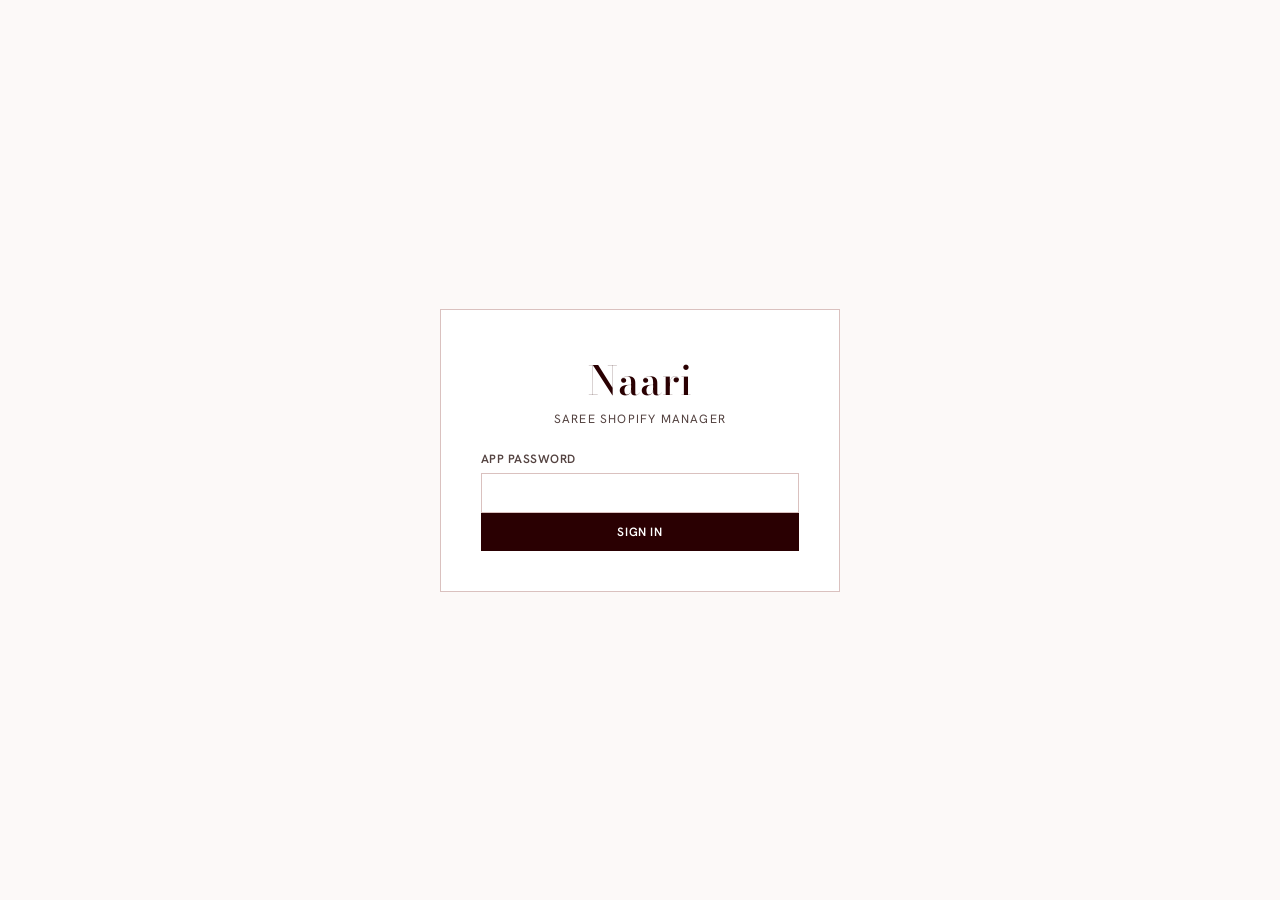
==== login.html @ 52572b17 "Add files via upload" ====
<!DOCTYPE html>
<html lang="en">
<head>
  <meta charset="UTF-8">
  <meta name="viewport" content="width=device-width, initial-scale=1.0">
  <title>Naari Saree Manager — Login</title>
  <link rel="preconnect" href="https://fonts.googleapis.com">
  <link rel="preconnect" href="https://fonts.gstatic.com" crossorigin>
  <link href="https://fonts.googleapis.com/css2?family=Bodoni+Moda:ital,opsz,wght@0,6..96,400..900;1,6..96,400..900&family=Hanken+Grotesk:ital,wght@0,100..900;1,100..900&display=swap" rel="stylesheet">
  <link rel="stylesheet" href="style.css">
</head>
<body class="login-page">
  <div class="login-card">
    <h1 class="login-title">Naari</h1>
    <p class="login-subtitle">Saree Shopify Manager</p>
    <form id="login-form">
      <label class="field-label" for="password">App password</label>
      <input type="password" id="password" class="field-input" autocomplete="current-password" required>
      <button type="submit" class="btn primary-btn full-width">Sign in</button>
    </form>
    <p id="login-error" class="error-text hidden"></p>
  </div>
  <script src="config.js"></script>
  <script src="login.js"></script>
</body>
</html>
---- style.css ----
:root {
  --surface: #fcf9f8;
  --on-surface: #1c1b1b;
  --on-surface-variant: #544341;
  --primary: #2a0002;
  --on-primary: #ffffff;
  --outline: #877270;
  --outline-variant: #dac1bf;
  --error: #ba1a1a;
  --error-container: #ffdad6;
  --success: #1b6b3a;
  --success-bg: #e8f5ec;
  --gutter: 24px;
}

* {
  margin: 0;
  padding: 0;
  box-sizing: border-box;
}

body {
  font-family: 'Hanken Grotesk', sans-serif;
  background: var(--surface);
  color: var(--on-surface);
  min-height: 100vh;
}

h1,
h2,
.brand-title,
.modal-title {
  font-family: 'Bodoni Moda', serif;
  font-weight: 500;
}

.hidden {
  display: none !important;
}

.app-header {
  position: sticky;
  top: 0;
  z-index: 100;
  background: rgba(252, 249, 248, 0.95);
  backdrop-filter: blur(8px);
  border-bottom: 1px solid var(--outline-variant);
}

.header-inner {
  max-width: 1400px;
  margin: 0 auto;
  padding: 16px var(--gutter);
  display: flex;
  justify-content: space-between;
  align-items: center;
  gap: 16px;
}

.brand-title {
  font-size: 28px;
  color: var(--primary);
  line-height: 1.1;
}

.brand-tagline {
  font-size: 12px;
  letter-spacing: 0.08em;
  text-transform: uppercase;
  color: var(--on-surface-variant);
}

.header-actions {
  display: flex;
  align-items: center;
  gap: 12px;
}

.status-pill {
  font-size: 12px;
  font-weight: 600;
  padding: 6px 12px;
  border-radius: 999px;
  background: #eee;
  color: var(--on-surface-variant);
}

.status-pill.ok {
  background: var(--success-bg);
  color: var(--success);
}

.status-pill.err {
  background: var(--error-container);
  color: var(--error);
}

.app-container {
  max-width: 1400px;
  margin: 0 auto;
  padding: 24px var(--gutter) 64px;
}

.tab-bar {
  display: flex;
  gap: 8px;
  margin-bottom: 24px;
  border-bottom: 1px solid var(--outline-variant);
  padding-bottom: 8px;
}

.tab-btn {
  background: none;
  border: none;
  padding: 10px 18px;
  font-family: inherit;
  font-size: 13px;
  font-weight: 600;
  letter-spacing: 0.04em;
  text-transform: uppercase;
  color: var(--on-surface-variant);
  cursor: pointer;
  border-bottom: 2px solid transparent;
  margin-bottom: -9px;
}

.tab-btn.active {
  color: var(--primary);
  border-bottom-color: var(--primary);
}

.btn {
  border: 1px solid var(--outline);
  background: white;
  color: var(--primary);
  padding: 10px 18px;
  font-family: inherit;
  font-size: 12px;
  font-weight: 600;
  letter-spacing: 0.05em;
  text-transform: uppercase;
  cursor: pointer;
  transition: background 0.15s;
}

.btn:hover {
  background: #f5f0ef;
}

.primary-btn {
  background: var(--primary);
  color: var(--on-primary);
  border-color: var(--primary);
}

.primary-btn:hover {
  background: #4a0e0e;
}

.danger-btn {
  background: var(--error-container);
  color: var(--error);
  border-color: var(--error);
}

.sync-btn {
  white-space: nowrap;
}

.full-width {
  width: 100%;
}

.field-label {
  display: block;
  font-size: 12px;
  font-weight: 600;
  letter-spacing: 0.04em;
  text-transform: uppercase;
  color: var(--on-surface-variant);
  margin: 16px 0 6px;
}

.field-input {
  width: 100%;
  padding: 10px 12px;
  border: 1px solid var(--outline-variant);
  background: white;
  font-family: inherit;
  font-size: 14px;
  color: var(--on-surface);
}

.field-input:focus {
  outline: 2px solid var(--outline-variant);
  outline-offset: 1px;
}

.textarea {
  resize: vertical;
  min-height: 80px;
}

.toolbar {
  display: flex;
  flex-wrap: wrap;
  gap: 12px;
  align-items: center;
  margin-bottom: 20px;
}

.toolbar .field-input {
  max-width: 280px;
}

.meta-note {
  font-size: 13px;
  color: var(--on-surface-variant);
}

.products-grid {
  display: grid;
  grid-template-columns: repeat(auto-fill, minmax(260px, 1fr));
  gap: 16px;
}

.product-card {
  border: 1px solid var(--outline-variant);
  background: white;
  display: flex;
  flex-direction: column;
  overflow: hidden;
}

.product-card-img {
  aspect-ratio: 3/4;
  object-fit: cover;
  width: 100%;
  background: #f0eded;
}

.product-card-body {
  padding: 14px;
  flex: 1;
  display: flex;
  flex-direction: column;
  gap: 6px;
}

.product-card-title {
  font-family: 'Bodoni Moda', serif;
  font-size: 18px;
  line-height: 1.3;
}

.product-card-meta {
  font-size: 12px;
  color: var(--on-surface-variant);
}

.product-card-sku {
  font-weight: 700;
  color: var(--primary);
  font-size: 13px;
}

.status-badge {
  display: inline-block;
  font-size: 10px;
  font-weight: 700;
  letter-spacing: 0.06em;
  text-transform: uppercase;
  padding: 3px 8px;
  border-radius: 4px;
}

.status-badge.active {
  background: var(--success-bg);
  color: var(--success);
}

.status-badge.draft {
  background: #f0eded;
  color: var(--on-surface-variant);
}

.status-badge.archived {
  background: var(--error-container);
  color: var(--error);
}

.product-card-actions {
  display: flex;
  gap: 8px;
  margin-top: auto;
  padding-top: 10px;
}

.product-card-actions .btn {
  flex: 1;
  padding: 8px;
  font-size: 11px;
}

.inventory-inline {
  display: flex;
  gap: 6px;
  align-items: center;
}

.inventory-inline input {
  width: 70px;
  padding: 6px 8px;
  border: 1px solid var(--outline-variant);
  font-size: 13px;
}

.form-grid {
  display: grid;
  grid-template-columns: 1fr 340px;
  gap: 24px;
}

.form-main,
.form-side {
  display: flex;
  flex-direction: column;
  gap: 24px;
}

.form-card {
  background: white;
  border: 1px solid var(--outline-variant);
  border-radius: 0;
  padding: 24px;
  display: flex;
  flex-direction: column;
}

.form-card .field-label:first-of-type {
  margin-top: 0;
}

.card-title {
  font-family: 'Bodoni Moda', serif;
  font-size: 20px;
  color: var(--primary);
  margin-bottom: 20px;
  padding-bottom: 12px;
  border-bottom: 1px solid var(--outline-variant);
}

.form-actions {
  margin-top: 32px;
  display: flex;
  justify-content: flex-end;
}

.large-submit {
  padding: 16px 40px;
  font-size: 14px;
  letter-spacing: 0.08em;
}

@media (max-width: 900px) {
  .form-grid {
    grid-template-columns: 1fr;
    gap: 16px;
  }

  .form-main,
  .form-side {
    gap: 16px;
  }

  .large-submit {
    width: 100%;
  }
}

.sku-row {
  display: flex;
  align-items: center;
  gap: 12px;
}

.sku-row .field-input {
  flex: 1;
}

.sku-status {
  font-size: 12px;
  font-weight: 600;
  white-space: nowrap;
}

.sku-status.available {
  color: var(--success);
}

.sku-status.taken {
  color: var(--error);
}

.sku-status.checking {
  color: var(--on-surface-variant);
}

.checkbox-list {
  display: flex;
  flex-direction: column;
  gap: 8px;
  max-height: 180px;
  overflow-y: auto;
  padding: 8px;
  border: 1px solid var(--outline-variant);
  background: white;
}

.checkbox-list label {
  display: flex;
  align-items: center;
  gap: 8px;
  font-size: 13px;
  cursor: pointer;
}

.collections-board-vertical {
  display: grid;
  grid-template-columns: 1fr 1fr;
  gap: 32px;
  align-items: start;
}

@media (max-width: 900px) {
  .collections-board-vertical {
    grid-template-columns: 1fr;
  }
}

.board-container-vertical {
  display: flex;
  flex-direction: column;
  gap: 16px;
}

.board-column {
  background: white;
  border: 1px solid var(--outline-variant);
  display: flex;
  flex-direction: column;
}

.board-column-header {
  padding: 12px 14px;
  border-bottom: 1px solid var(--outline-variant);
  font-family: 'Bodoni Moda', serif;
  font-size: 16px;
  background: #f6f3f2;
  display: flex;
  justify-content: space-between;
  align-items: center;
}

.board-column-count {
  font-size: 11px;
  color: var(--on-surface-variant);
  font-family: 'Hanken Grotesk', sans-serif;
}

.board-column-list {
  padding: 8px;
  min-height: 80px;
  display: grid;
  grid-template-columns: repeat(auto-fill, minmax(180px, 1fr));
  gap: 8px;
}

.board-card {
  padding: 10px;
  border: 1px solid var(--outline-variant);
  background: white;
  cursor: grab;
  font-size: 13px;
  text-align: center;
}

.board-card:active {
  cursor: grabbing;
}

.board-card-sku {
  font-weight: 700;
  color: var(--primary);
  font-size: 12px;
  margin-top: 4px;
}

.board-card-img {
  width: 100%;
  aspect-ratio: 1;
  object-fit: cover;
  margin-bottom: 6px;
  background: #f0eded;
}

.sortable-ghost {
  opacity: 0.4;
}

.smart-collections {
  margin-top: 24px;
  padding: 16px;
  border: 1px solid var(--outline-variant);
  background: #faf8f7;
}

.smart-collections h3 {
  font-family: 'Bodoni Moda', serif;
  margin-bottom: 8px;
}

.smart-collections ul {
  list-style: none;
  display: flex;
  flex-wrap: wrap;
  gap: 8px;
}

.smart-collections li {
  font-size: 13px;
  padding: 6px 12px;
  background: white;
  border: 1px solid var(--outline-variant);
}

.modal {
  position: fixed;
  inset: 0;
  z-index: 200;
  display: flex;
  align-items: center;
  justify-content: center;
  padding: 24px;
}

.modal-overlay {
  position: absolute;
  inset: 0;
  background: rgba(42, 0, 2, 0.4);
  backdrop-filter: blur(8px);
  -webkit-backdrop-filter: blur(8px);
}

.modal-content {
  position: relative;
  background: white;
  max-width: 560px;
  width: 100%;
  max-height: 90vh;
  overflow-y: auto;
  padding: 32px;
  border: 1px solid var(--outline-variant);
  box-shadow: 0 20px 48px rgba(42, 0, 2, 0.16);
}

.modal-close {
  position: absolute;
  top: 12px;
  right: 16px;
  background: none;
  border: none;
  font-size: 28px;
  cursor: pointer;
  color: var(--on-surface-variant);
}

.modal-title {
  margin-bottom: 8px;
  font-size: 24px;
}

.form-row {
  display: grid;
  grid-template-columns: 1fr 1fr;
  gap: 16px;
}

.modal-actions {
  display: flex;
  justify-content: space-between;
  gap: 12px;
  margin-top: 24px;
}

.toast {
  position: fixed;
  bottom: 24px;
  right: 24px;
  z-index: 300;
  padding: 14px 20px;
  background: var(--primary);
  color: white;
  font-size: 14px;
  max-width: 360px;
  box-shadow: 0 8px 24px rgba(42, 0, 2, 0.2);
}

.toast.error {
  background: var(--error);
}

.login-page {
  display: flex;
  align-items: center;
  justify-content: center;
  min-height: 100vh;
  background: var(--surface);
}

.login-card {
  width: 100%;
  max-width: 400px;
  padding: 40px;
  background: white;
  border: 1px solid var(--outline-variant);
}

.login-title {
  font-family: 'Bodoni Moda', serif;
  font-size: 40px;
  color: var(--primary);
  text-align: center;
}

.login-subtitle {
  text-align: center;
  font-size: 12px;
  letter-spacing: 0.1em;
  text-transform: uppercase;
  color: var(--on-surface-variant);
  margin-bottom: 24px;
}

.error-text {
  color: var(--error);
  font-size: 13px;
  margin-top: 12px;
}

/* Reference Variant Styling */
.variants-panel {
  border: 1px solid var(--outline-variant);
  background: var(--surface);
  padding: 16px;
  display: flex;
  flex-direction: column;
  gap: 12px;
  margin-top: 16px;
}

.variant-row {
  display: flex;
  flex-direction: column;
  gap: 12px;
  padding: 12px;
  background: white;
  border: 1px solid var(--outline-variant);
}

.variant-fields-meta {
  display: grid;
  grid-template-columns: repeat(3, 1fr) auto;
  gap: 12px;
  align-items: end;
}

.variant-field {
  display: flex;
  flex-direction: column;
  gap: 4px;
  min-width: 0;
}

.variant-field-label {
  font-size: 11px;
  font-weight: 600;
  text-transform: uppercase;
  color: var(--outline);
}

.remove-btn {
  background: transparent;
  border: 1px solid var(--outline-variant);
  color: var(--error);
  padding: 8px 12px;
  cursor: pointer;
  font-size: 14px;
  display: flex;
  align-items: center;
  justify-content: center;
}

.remove-btn:hover {
  border-color: var(--error);
}

/* ─── Image Preview Strip ─────────────────────────────────────────────────── */

.image-preview-strip {
  display: flex;
  flex-wrap: wrap;
  gap: 10px;
  margin-top: 12px;
}

.preview-thumb-wrap {
  position: relative;
  width: 88px;
  height: 88px;
  flex-shrink: 0;
}

.preview-thumb {
  width: 100%;
  height: 100%;
  object-fit: cover;
  border: 1px solid var(--outline-variant);
  display: block;
}

.preview-thumb-remove {
  position: absolute;
  top: 3px;
  right: 3px;
  width: 22px;
  height: 22px;
  background: rgba(0, 0, 0, 0.7);
  color: white;
  border: none;
  border-radius: 50%;
  font-size: 14px;
  line-height: 1;
  cursor: pointer;
  display: flex;
  align-items: center;
  justify-content: center;
}

/* ─── Variant Image Picker (per-row thumbnail strip) ─────────────────────── */

.variant-image-picker {
  display: flex;
  flex-wrap: wrap;
  gap: 8px;
  margin-top: 10px;
  padding-top: 10px;
  border-top: 1px solid var(--outline-variant);
}

.variant-image-thumb {
  width: 64px;
  height: 64px;
  object-fit: cover;
  cursor: pointer;
  border: 2px solid transparent;
  transition: border-color 0.15s, opacity 0.15s;
  opacity: 0.6;
}

.variant-image-thumb:hover {
  opacity: 1;
  border-color: var(--on-surface-variant);
}

.variant-image-thumb.selected {
  border-color: var(--primary);
  opacity: 1;
  outline: 2px solid var(--primary);
  outline-offset: 1px;
}

/* ─── Edit Modal — Existing Image Gallery ─────────────────────────────────── */

.edit-images-list {
  display: flex;
  flex-wrap: wrap;
  gap: 10px;
  margin-bottom: 8px;
}

.edit-image-card {
  position: relative;
  width: 100px;
}

.edit-image-card img {
  width: 100%;
  height: 100px;
  object-fit: cover;
  border: 1px solid var(--outline-variant);
  display: block;
}

.delete-image-toggle {
  display: flex;
  align-items: center;
  gap: 4px;
  font-size: 11px;
  font-weight: 600;
  cursor: pointer;
  padding: 4px 2px;
  color: var(--error);
}

.delete-image-toggle input {
  accent-color: var(--error);
  cursor: pointer;
}


.toggle-row {
  display: flex;
  align-items: center;
  gap: 10px;
  font-size: 14px;
  font-weight: 500;
  color: var(--on-surface);
  cursor: pointer;
  padding: 6px 0;
  margin-top: 16px;
  border-top: 1px solid var(--outline-variant);
  padding-top: 16px;
}

.toggle-row input[type="checkbox"] {
  width: 16px;
  height: 16px;
  accent-color: var(--primary);
  cursor: pointer;
}


/* ─── Skeleton Loading Shimmers ───────────────────────────────────────────── */
@keyframes skeleton-shimmer {
  0% {
    background-position: -200% 0;
  }

  100% {
    background-position: 200% 0;
  }
}

.skeleton-shimmer {
  background: linear-gradient(90deg, #f0eded 25%, #f7f5f5 50%, #f0eded 75%);
  background-size: 200% 100%;
  animation: skeleton-shimmer 1.5s infinite linear;
}

/* Skeleton Product Card */
.skeleton-card {
  pointer-events: none;
}

.skeleton-card .skeleton-badge {
  width: 50px;
  height: 16px;
  border-radius: 4px;
}

.skeleton-card .skeleton-text {
  height: 20px;
  border-radius: 4px;
  margin-bottom: 6px;
}

.skeleton-card .skeleton-text.title {
  width: 80%;
  height: 22px;
  margin-top: 4px;
}

.skeleton-card .skeleton-text.sku {
  width: 40%;
  height: 16px;
}

.skeleton-card .skeleton-text.meta {
  width: 60%;
  height: 16px;
}

.skeleton-card .skeleton-input-row {
  display: flex;
  gap: 6px;
  margin-top: 4px;
}

.skeleton-card .skeleton-input {
  width: 70px;
  height: 31px;
}

.skeleton-card .skeleton-button {
  height: 31px;
  flex: 1;
}

/* Skeleton Board Card */
.board-card.skeleton-board-card {
  pointer-events: none;
  background: #fff;
  border: 1px solid var(--outline-variant);
  cursor: default;
}

.skeleton-board-card .board-card-img {
  background: #f0eded;
  width: 100%;
  aspect-ratio: 1;
  object-fit: cover;
  margin-bottom: 6px;
}

.skeleton-board-card .skeleton-text.title {
  height: 14px;
  width: 70%;
  margin: 6px auto 0;
  border-radius: 2px;
}

.skeleton-board-card .skeleton-text.sku {
  height: 12px;
  width: 40%;
  margin: 6px auto 0;
  border-radius: 2px;
}

/* Skeleton Board Column Header */
.skeleton-column .board-column-header {
  height: 45px;
}

/* ─── Manage Collections Modal Specifics ───────────────────────────────────── */
.modal-product-info {
  display: flex;
  gap: 16px;
  align-items: center;
  padding: 16px;
  background: #faf8f7;
  border: 1px solid var(--outline-variant);
  margin-top: 16px;
}

.modal-product-info img {
  width: 64px;
  height: 64px;
  object-fit: cover;
  border: 1px solid var(--outline-variant);
  background: #f0eded;
}

.modal-product-info .no-img-placeholder {
  width: 64px;
  height: 64px;
  background: #f0eded;
  border: 1px solid var(--outline-variant);
}

.modal-product-details {
  display: flex;
  flex-direction: column;
  gap: 4px;
}

.modal-product-title {
  font-family: 'Bodoni Moda', serif;
  font-size: 16px;
  color: var(--primary);
  font-weight: 600;
}

.modal-product-sku {
  font-size: 12px;
  font-weight: 700;
  color: var(--on-surface-variant);
}

.modal-search-wrapper {
  margin-top: 20px;
}

.modal-checkbox-list {
  max-height: 240px;
  overflow-y: auto;
}

.modal-checkbox-list label {
  padding: 8px 12px;
  border-radius: 4px;
  transition: background 0.15s ease;
  display: flex;
  align-items: center;
  gap: 10px;
}

.modal-checkbox-list label:hover {
  background: #f6f3f2;
}

.modal-checkbox-list input[type="checkbox"] {
  width: 16px;
  height: 16px;
  accent-color: var(--primary);
  cursor: pointer;
}

.modal-checkbox-list .collection-item-label {
  font-size: 14px;
  color: var(--on-surface);
  font-weight: 500;
}
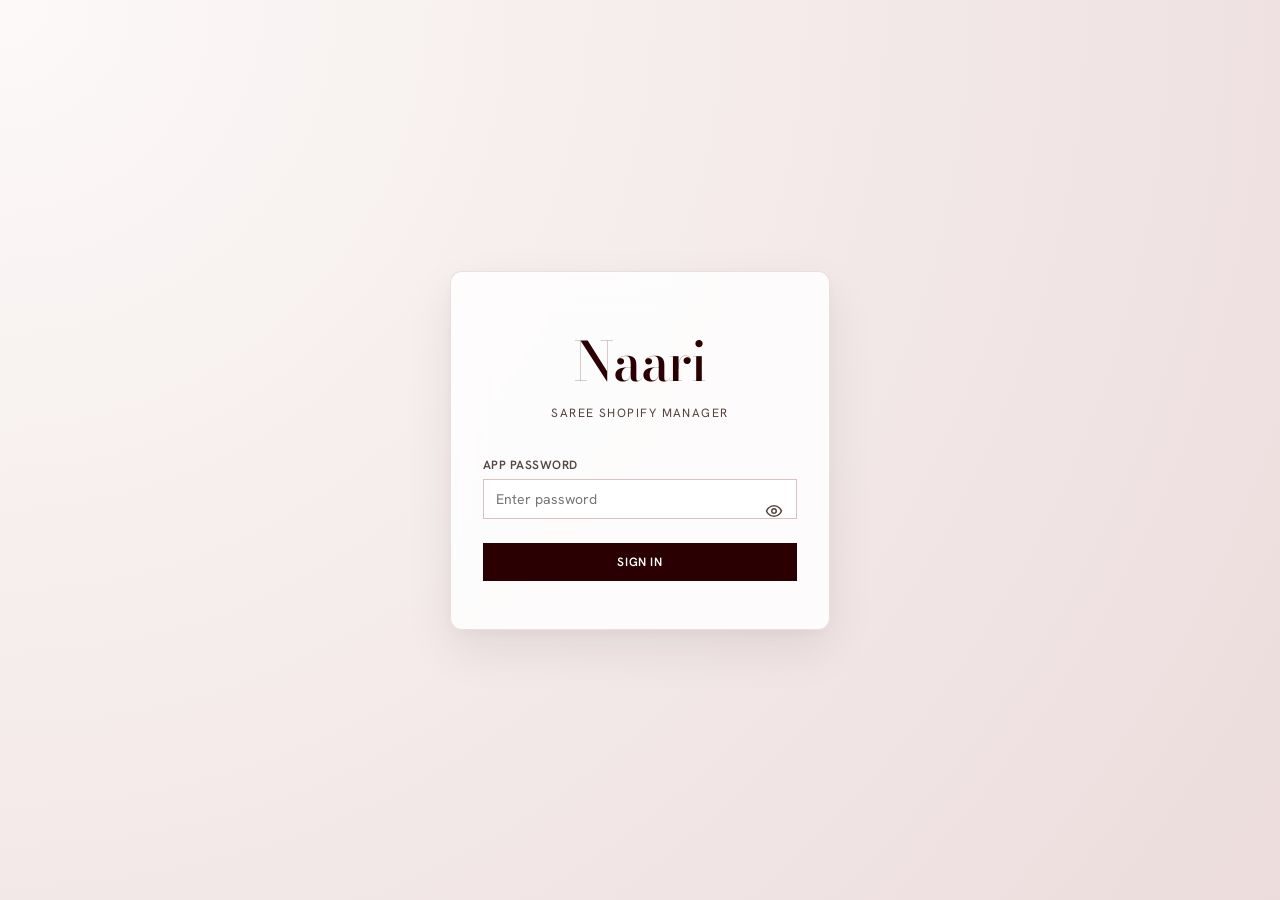
==== commit 7e86c8c2: "Add files via upload" ====
--- a/login.html
+++ b/login.html
@@ -1,21 +1,37 @@
 <!DOCTYPE html>
 <html lang="en">
+
 <head>
   <meta charset="UTF-8">
   <meta name="viewport" content="width=device-width, initial-scale=1.0">
   <title>Naari Saree Manager — Login</title>
   <link rel="preconnect" href="https://fonts.googleapis.com">
   <link rel="preconnect" href="https://fonts.gstatic.com" crossorigin>
-  <link href="https://fonts.googleapis.com/css2?family=Bodoni+Moda:ital,opsz,wght@0,6..96,400..900;1,6..96,400..900&family=Hanken+Grotesk:ital,wght@0,100..900;1,100..900&display=swap" rel="stylesheet">
+  <link
+    href="https://fonts.googleapis.com/css2?family=Bodoni+Moda:ital,opsz,wght@0,6..96,400..900;1,6..96,400..900&family=Hanken+Grotesk:ital,wght@0,100..900;1,100..900&display=swap"
+    rel="stylesheet">
   <link rel="stylesheet" href="style.css">
 </head>
+
 <body class="login-page">
   <div class="login-card">
     <h1 class="login-title">Naari</h1>
     <p class="login-subtitle">Saree Shopify Manager</p>
     <form id="login-form">
       <label class="field-label" for="password">App password</label>
-      <input type="password" id="password" class="field-input" autocomplete="current-password" required>
+      <div class="password-wrapper">
+        <input type="password" id="password" class="field-input password-input" autocomplete="current-password" required
+          placeholder="Enter password">
+        <button type="button" id="toggle-password-btn" class="toggle-password-eye-btn"
+          aria-label="Toggle password visibility">
+          <svg class="eye-icon-svg" xmlns="http://www.w3.org/2000/svg" viewBox="0 0 24 24" fill="none"
+            stroke="currentColor" stroke-width="2" stroke-linecap="round" stroke-linejoin="round">
+            <path class="eye-open" d="M2 12s3-7 10-7 10 7 10 7-3 7-10 7-10-7-10-7Z"></path>
+            <circle class="eye-open" cx="12" cy="12" r="3"></circle>
+            <line class="eye-closed hidden" x1="2" y1="2" x2="22" y2="22" stroke="currentColor" stroke-width="2"></line>
+          </svg>
+        </button>
+      </div>
       <button type="submit" class="btn primary-btn full-width">Sign in</button>
     </form>
     <p id="login-error" class="error-text hidden"></p>
@@ -23,4 +39,5 @@
   <script src="config.js"></script>
   <script src="login.js"></script>
 </body>
-</html>
+
+</html>
--- a/style.css
+++ b/style.css
@@ -1020,4 +1020,103 @@
   font-size: 14px;
   color: var(--on-surface);
   font-weight: 500;
+}
+
+/* Premium Login Layout */
+.login-page {
+  display: flex;
+  align-items: center;
+  justify-content: center;
+  min-height: 100vh;
+  background: radial-gradient(circle at top left, #fcf9f8 0%, #ecdcdc 100%);
+  padding: 20px;
+}
+
+.login-card {
+  background: rgba(255, 255, 255, 0.82);
+  backdrop-filter: blur(16px);
+  -webkit-backdrop-filter: blur(16px);
+  border: 1px solid rgba(218, 193, 191, 0.5);
+  border-radius: 12px;
+  width: 100%;
+  max-width: 380px;
+  padding: 48px 32px;
+  box-shadow: 0 20px 48px rgba(42, 0, 2, 0.08), 0 4px 16px rgba(42, 0, 2, 0.04);
+  text-align: center;
+}
+
+.login-title {
+  font-size: 54px;
+  color: var(--primary);
+  margin-bottom: 2px;
+  letter-spacing: -0.02em;
+}
+
+.login-subtitle {
+  font-family: 'Hanken Grotesk', sans-serif;
+  font-size: 12px;
+  text-transform: uppercase;
+  letter-spacing: 0.12em;
+  color: var(--on-surface-variant);
+  margin-bottom: 36px;
+}
+
+#login-form {
+  text-align: left;
+}
+
+#login-form .field-label {
+  margin-top: 0;
+}
+
+#login-form button {
+  margin-top: 24px;
+}
+
+#login-error {
+  color: var(--error);
+  font-size: 13px;
+  margin-top: 20px;
+  background: var(--error-container);
+  padding: 10px 14px;
+  border-radius: 6px;
+  border: 1px solid rgba(186, 26, 26, 0.15);
+  line-height: 1.4;
+}
+
+/* Password Toggle Wrapper */
+.password-wrapper {
+  position: relative;
+  display: flex;
+  align-items: center;
+}
+
+.password-wrapper .password-input {
+  width: 100%;
+  padding-right: 44px;
+}
+
+.toggle-password-eye-btn {
+  position: absolute;
+  right: 6px;
+  background: none;
+  border: none;
+  padding: 8px;
+  cursor: pointer;
+  color: var(--on-surface-variant);
+  display: flex;
+  align-items: center;
+  justify-content: center;
+  border-radius: 4px;
+  transition: background 0.2s, color 0.2s;
+}
+
+.toggle-password-eye-btn:hover {
+  background: rgba(84, 67, 65, 0.08);
+  color: var(--primary);
+}
+
+.toggle-password-eye-btn svg {
+  width: 18px;
+  height: 18px;
 }
